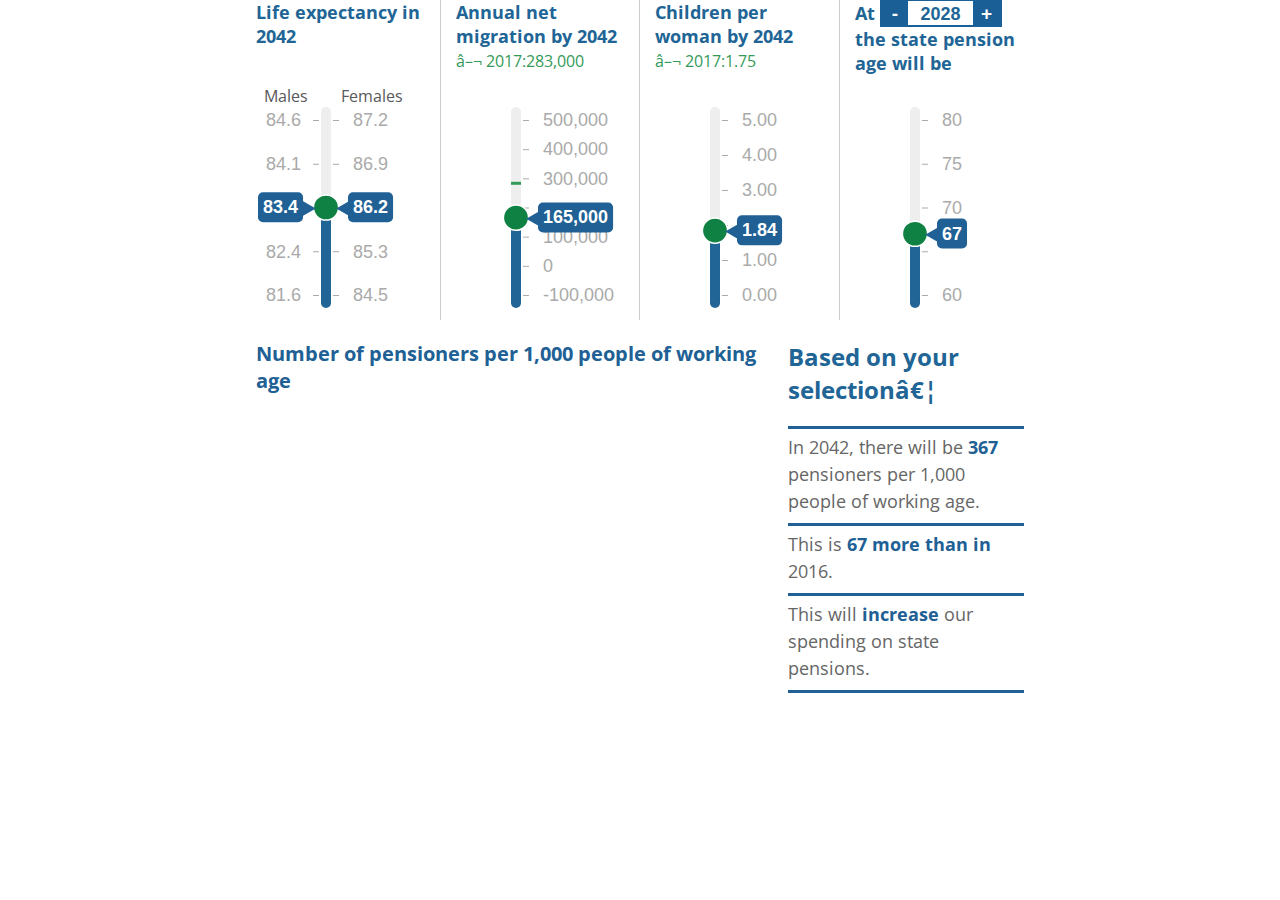
==== line/index.html @ 10b9cf97 "typo" ====
<!DOCTYPE html>
<html lang="en">

<head>
    <!-- Google Tag Manager -->
    <script>(function(w,d,s,l,i){w[l]=w[l]||[];w[l].push({'gtm.start':
    new Date().getTime(),event:'gtm.js'});var f=d.getElementsByTagName(s)[0],
    j=d.createElement(s),dl=l!='dataLayer'?'&l='+l:'';j.async=true;j.src=
    'https://www.googletagmanager.com/gtm.js?id='+i+dl;f.parentNode.insertBefore(j,f);
    })(window,document,'script','dataLayer','GTM-MBCBVQS');</script>
    <!-- End Google Tag Manager -->

    <!-- <meta name="viewport" content="width=device-width, initial-scale=1, shrink-to-fit=no"> -->
    <link href='https://fonts.googleapis.com/css?family=Open+Sans:400,700' rel='stylesheet' type='text/css'>
    <title>Old Age Dependency Calculator</title>

    <meta name="description" content="Interactive calculator to show what factors affect the ratio of pensioners to people of working age">
    <!-- <meta http-equiv="X-UA-Compatible" content="IE=edge" /> -->
    <meta name="viewport" content="width=device-width, initial-scale=1, minimum-scale=1, maximum-scale=1, user-scalable=no, shrink-to-fit=no" />
    <!-- <meta http-equiv="content-type" content="text/html; charset=utf-8" /> -->

    <link rel="stylesheet" href="../lib/globalStyle.css" />
    <link rel="stylesheet" href="bootstrap-grid.css"/>
    <!-- <link rel="stylesheet" href="https://stackpath.bootstrapcdn.com/bootstrap/4.1.3/css/bootstrap.min.css" integrity="sha384-MCw98/SFnGE8fJT3GXwEOngsV7Zt27NXFoaoApmYm81iuXoPkFOJwJ8ERdknLPMO" crossorigin="anonymous"> -->
    <link rel="stylesheet" href="https://use.fontawesome.com/releases/v5.8.1/css/all.css" integrity="sha384-50oBUHEmvpQ+1lW4y57PTFmhCaXp0ML5d60M1M7uH2+nqUivzIebhndOJK28anvf" crossorigin="anonymous">


    <style>
      body{
        font-family: 'Open Sans', helvetica, arial, sans-serif;
      }
      .line{
        shape-rendering:"crispEdges";
      }
      svg{overflow: visible;}
      h2{
        font-size: 30px;
        line-height:40px;
        font-weight: 700;
        margin:40px 0 0 0;
        padding:3px 0 5px 0
      }
      p{
        /* line-height: 24px; */
        font-size: 18px;
        margin:0;
        padding: 0;
      }
      input{
        border: none;
        border-radius: 0;
        /* border: 2px solid #1b5f97; */
        font-size: 18px;
        /* line-height: 27px; */
        width:55px;
        /* margin:16px 0;
        padding: 6px 0 0 0;
        width:60px;*/
        text-align: center;
      }

      input:focus{
        outline:3px solid #FFA23A;
        z-index: 1;
        outline-offset: -2px;
      }

      input[type="number"]::-webkit-outer-spin-button, input[type="number"]::-webkit-inner-spin-button {
          -webkit-appearance: none;
          margin: 0;
      }

      input[type="number"]{
          -moz-appearance: textfield;
      }
      .slider text{
        font-size: 18px;
      }

      .axis text{
        font-size: 18px;
      }
      #legend{
        margin-bottom: 10px;
      }
      .parameter-value path{
        fill:#0F8243;
        stroke:white;
        stroke-width:1.5px;
      }
      .parameter-value path:focus{
        fill:#0F8243;
        stroke:orange;
        stroke-width:3px;
      }
      .bold{
        font-weight: 700;
        color: #206595;
        /* font-size:20px; */
      }


    /* Button */

    .btn--primary {
    background-color: #206095 !important;
    }
    .btn {
        position: relative;
        padding: 10px 15px;
        margin: 0 0 20px;
        line-height: normal;
        color: #fff;
        font-size: 1.3em !important;
        border-radius: 0px;
        display: inline-block;
        text-rendering: optimizeLegibility;
        transition: background-color .2s ease-in, color .2s ease-in;
    }
    .btn--primary {
        background-color: #0F8243;
        color: #fff;
    }
    .btn {
        font-family: "Open Sans",Helvetica,Arial,sans-serif;
        font-weight: 400;
        font-size: 14px;
        display: inline-block;
        width: auto;
        cursor: pointer;
        padding: 6px 16px 10px 16px;
        border: 0 none;
        text-align: center;
        -webkit-appearance: none;
        transition: background-color 0.25s ease-out;
        text-decoration: none;
        line-height: 24px;
    }
    .btn {
        display: inline-block;
        padding: 6px 12px;
        margin-bottom: 0;
        font-size: 14px;
        font-weight: 400;
        line-height: 1.42857143;
        text-align: center;
        white-space: nowrap;
        vertical-align: middle;
        -ms-touch-action: manipulation;
        touch-action: manipulation;
        cursor: pointer;
        -webkit-user-select: none;
        -moz-user-select: none;
        -ms-user-select: none;
        user-select: none;
        background-image: none;
        border: 1px solid transparent;
        border-radius: 4px;
    }
    button {
        cursor: pointer;
    }

    .btn--previous::before {
      font-family: "Font Awesome 5 Free";
      font-weight: 900;
      content: "\f053";
      margin-right: 10px;
    }

    .btn--next{
      float:right;
    }
    .btn--next::after {
        font-family: "Font Awesome 5 Free";
        font-weight: 900;
        content: "\f054";
        margin-left: 10px;
    }

    button#minus.minus, button#plus.plus {
    width: 1.4em;
    height: 1.4em;
    background-color: #1b5f97;
    color: #fff;
    border: 2px solid #1b5f97;
    box-sizing: border-box;
    font-size: 19px;
    text-align: center;
    cursor: pointer;
    font-weight: bold;
    }

    .borderbox {
    border: 2px solid #1b5f97;
    /* padding-top:5px; */
    /* padding-bottom: 1px; */
    /*padding-left: 0px;
    padding-right: 0px;
    display: flex;
    align-items: center;
    max-width: 160px;
    float: none;*/
    }
    button:focus {
      outline: 3px solid #f93;
    }

    .error_message {
      padding: 8px;
      border: solid 3px #206095;
    }
    .error_title {
        font-weight: bold;
        font-size: 1.2em;
        padding: 0;
        margin-top: 0;
    }

    .error_text{
      font-weight: 400;
    }

    /* Tooltip */
    .fas {
      color: #206095;
      /* font-size: 2em;  */
    }

    /* #tooltip {
      background: #206095;
      color: #fff;
      font-family: 'Open Sans';
      font-weight:400;
      border: 0px solid black;
      border-radius: 5px;
      padding: 5px;
      width: 150px;
      text-align:center;
      pointer-events: none;
    }

    #tooltip::after {
        content: " ";
        position: absolute;
        bottom: 100%;
        left: 50%;
        margin-left: -18px;
        border-width: 5px;
        border-style: solid;
        border-color: transparent transparent #206095 transparent;
      }

      .tooltipleft::after {
          left: 26px !important;
      }

      .tooltipright::after {
          left: 155px !important;
      } */

    div.results_box h3{
      padding-bottom: 20px;
      font-size: 24px;
      border-bottom: 3px solid #206095;
    }

    div.results_text--outline p{
      line-height: 1.5em;
      border-bottom: 3px solid #206095;
      padding-bottom: 8px;
      padding-top: 5px;
    }

    #boxtext1,#boxtext2,#boxtext3,#boxtext4,#boxtext5{
      color:#206095;
      font-weight:700;
    }
    .green{
      color:#339a59;
      font-weight: 400;
      font-size: 16px;
    }

    #keypoints {
      margin-bottom: 50px;
    }

    /* .col-md-3{
      max-width:
    } */
    @media (min-width: 700px){
      .title{
         height:70px;
      }

      .slider-col{
        border-right: 1px solid #ccc;
      }
    }

    @media (max-width:699px){
      .title{
        padding-bottom: 10px;
      }
    }
    #counter{
      margin-bottom:10px;
    }

    #graphHeader {
      font-size: 20px;
      font-weight: 700;
      color:#206095;
      padding-bottom: 14px;
    }

    input
    {
        background: transparent;
        border: none;
    }

    .container-fluid.full-width {
    padding-left: 0;
    padding-right: 0;
    overflow-x: hidden;
    overflow-y:hidden;
    }

    /* tippy styling */
    .tippy-tooltip.ons-theme {
      background-color: #206095;
      color: white;
    }

    .tippy-tooltip.ons-theme[data-animatefill] {
      background-color: transparent;
    }

    .tippy-tooltip.ons-theme .tippy-backdrop {
      background-color: #206095;
    }
    .tippy-tooltip.ons-theme[x-placement^='top'] .tippy-arrow {
      border-top-color: #206095;
    }
    .tippy-tooltip.ons-theme[x-placement^='bottom'] .tippy-arrow {
      border-bottom-color: #206095;
    }
    .tippy-tooltip.ons-theme[x-placement^='left'] .tippy-arrow {
      border-left-color: #206095;
    }
    .tippy-tooltip.ons-theme[x-placement^='right'] .tippy-arrow {
      border-right-color: #206095;
    }
    .tippy-tooltip.ons-theme .tippy-roundarrow {
      fill: #206095;
    }
    </style>
</head>


<body>
  <!-- Google Tag Manager (noscript) -->
  <noscript><iframe src="https://www.googletagmanager.com/ns.html?id=GTM-MBCBVQS"
  height="0" width="0" style="display:none;visibility:hidden"></iframe></noscript>
  <!-- End Google Tag Manager (noscript) -->

  <div style="max-width:768px;margin:auto;">
    <div id="counter" class="bold d-md-none d-block"><span id="counternum">1</span>/4</div>
      <div id="sliders" class="container-fluid full-width" style="margin-bottom:20px">
        <div class="row">
          <div id="column0" class="col col-12 col-md-3 slider-col">
            <div class="container">
              <div class="row">
                <div class="col-12 title"><p class='bold'>Life expectancy in 2042 <span data-tippy-content="Period life expectancy at birth" class="fas fa-info-circle test" id="icon1"></span><br/></p></div>
                <div class="col-12"><div id="slider-mortality"></div></div>
              </div>
            </div>
          </div>

          <div id="column1" class="container col col-12 col-md-3 slider-col">
            <div class="row no-gutters">
              <div class="col-md-12 title"><p class='bold'>Annual net migration by 2042 <span data-tippy-content="The difference between the number of immigrants and the number of emigrants" class="fas fa-info-circle test" id="icon2"></span><br/><span class="green">▬ 2017:283,000</span></p></div>
              <div class="col-md-12"><div id="slider-simple"></div></div>
            </div>
          </div>

          <div id="column2" class="container col col-12 col-md-3 slider-col">
            <div class="row no-gutters">
              <div class="col-md-12 title"><p class='bold' >Children per woman by 2042 <span data-tippy-content="The average numer of children per woman during her lifetime." class="fas fa-info-circle test" id="icon3"></span><br/><span class="green">▬ 2017:1.75</span></p></div>
              <div class="col-md-12"><div id="slider-women"></div></div>
            </div>
          </div>

          <div id="column3" class="container col col-12 col-md-3">
            <div class="row no-gutters">
              <div class="col-md-12 title"><p class='bold'>At
                    <span class="borderbox"><span><button type="button" id="minus" class="minus">-</button></span>
                    <span style="text-align: center;"><input class="bold" id="year" type="number" value="2028" max="2042" min="2017"></span>
                    <span><button type="button" id="plus" class="plus">+</button></span></span>
                 the state pension age will be</p></div>
              <div class="col-md-12"><div id="slider-pension"></div></div>
            </div>
          </div>

        </div>
      </div>
  <!-- Next Prev buttons -->
  <div class="container-fluid full-width d-md-none d-block">
    <div class="row">
      <div id="previous" class="col-3 "><button class="btn btn-group__btn btn--primary btn--green btn--previous">Previous</button></div>
      <div id="next" class="col-3 offset-6"><button class="btn btn-group__btn btn--primary btn--green btn--next">Next</button></div>
    </div>
  </div>

  <!-- Results block -->
      <div class="container-fluid full-width" style="margin-top:20px;">
        <div class="row">
          <div class="col-md-8 order-2 order-md-1">
            <div id="graphHeader">Number of pensioners per 1,000 people of working age</div>
            <div id="graphic">
            	<!-- <img src="fallback.png" alt="[Chart]" /> -->
             </div>
          </div>
          <div class="col-md-4 order-1 order-md-2">
            <div id="keypoints">
              <div class="results_box results_box--outline">
                 <h3 class="bold">Based on your selection…</h3>
                 <div class="results_text--outline">
                   <p class="error_text">In 2042, there will be <span id="boxtext1">367</span> pensioners per 1,000 people of working age.
                   </p>

                   <p class="error_text">This is <span id='boxtext4'>67</span> <span id='boxtext5'>more than in</span> 2016.
                   </p>
                   <p class="error_text">This will <span id="boxtext2">increase</span> our spending on state pensions.
                   </p>
                 </div>
               </div>
            </div>
          </div>

        </div>
      </div>

      <div id="tooltip" display="none" style="position: absolute; opacity: 0;"></div>
   </div>


   <input id="mortalityHidden" max=4 min=0 type="hidden" value=2>
   <input id="migrationHidden" max=500000 min=-100000 type="hidden" value=165000>
   <input id="fertilityHidden" max=5 min=0 type="hidden" value="1.84">
   <input id="yearHidden" type="hidden" value="2028">
   <input id="pensionHidden" max=80 min=60 type="hidden" value="67">
   <input id="buttonCounter" type="hidden" value="0">

    <script src="unfetch.js"></script>
    <script src="https://cdn.ons.gov.uk/vendor/jquery/2.1.4/jquery.min.js"></script>
    <script src="https://stackpath.bootstrapcdn.com/bootstrap/3.4.1/js/bootstrap.min.js" integrity="sha384-aJ21OjlMXNL5UyIl/XNwTMqvzeRMZH2w8c5cRVpzpU8Y5bApTppSuUkhZXN0VxHd" crossorigin="anonymous"></script>

    <script src="d3.v5.min.js"></script>
    <script src="lodash.min.js"></script>
    <script src="bluebird.min.js"></script>

    <!-- tooltip -->
    <script src="popper.min.js"></script>
    <script src="tippy.min.js"></script>

    <script src="d3-simple-slider.js"></script>
 		<script src="../lib/modernizr.svg.min.js" type="text/javascript"></script>
 		<script src="../lib/pym.js" type="text/javascript"></script>


   <script>

    width=document.body.clientWidth
    sliderwidth=parseInt(d3.select("#sliders").style("width"))
		var graphic = d3.select('#graphic');
		var keypoints = d3.select('#keypoints');
		var footer = d3.select(".footer");
		var pymChild = null;

    //reset hidden inputs
    document.getElementById('mortalityHidden').value=2
    document.getElementById('migrationHidden').value=165000
    document.getElementById('fertilityHidden').value=1.84
    document.getElementById('yearHidden').value=2028
    document.getElementById('pensionHidden').value=67
    document.getElementById('buttonCounter').value=0

    //start tooltips
    tippy.setDefaults({
      animation:'fade',
      arrow:true,
      a11y:true,
      maxWidth:175,
      theme:'ons',
    })

    tippy('#icon1')
    tippy('#icon2')
    tippy('#icon3')

    //next previous buttons
    d3.select("#next").on('click',function(){
      var currentbutton = +document.getElementById('buttonCounter').value
      d3.select("#column"+currentbutton).style("display","none")
      var newbutton = currentbutton+1;
      if(newbutton==4){newbutton=0}
      document.getElementById('buttonCounter').value=newbutton
      d3.select("#counternum").html(newbutton+1)
      d3.select("#column"+newbutton).style("display","block")
      pymChild.sendHeight();
      dataLayer.push({
        'event':'buttonClicked',
        'selected':'next'
      })
    })

    d3.select("#previous").on('click',function(){
      var currentbutton = +document.getElementById('buttonCounter').value
      d3.select("#column"+currentbutton).style("display","none")
      var newbutton = currentbutton-1;
      if(newbutton==-1){newbutton=3}
      document.getElementById('buttonCounter').value=newbutton
      d3.select("#counternum").html(newbutton+1)
      d3.select("#column"+newbutton).style("display","block")
      pymChild.sendHeight();
      dataLayer.push({
        'event':'buttonClicked',
        'selected':'previous'
      })
    })

    // //tooltip
    //  d3.select('#icon1')
    //   .data([{"tooltipText":"Lorem ipsum dolor sit amet, consectetur adipiscing elit. Donec mollis nulla purus. Etiam aliquam sit amet dolor vel ullamcorper. ","id":"icon1"}])
    //   .on('mouseover',function(d){showTooltip(d)})
    //   .on('mouseout',function(d){hideTooltip(d)})
    //
    //   d3.select('#icon2')
    //    .data([{"tooltipText":"Sed euismod urna non tristique euismod. Quisque auctor dui arcu, sit amet porta dui ornare sit amet. ","id":"icon2"}])
    //    .on('mouseover',function(d){showTooltip(d)})
    //    .on('mouseout',function(d){hideTooltip(d)})
    //
    //    d3.select('#icon3')
    //     .data([{"tooltipText":"Donec at maximus turpis, in sagittis enim. Curabitur maximus rhoncus hendrerit. Fusce suscipit sit amet mauris nec vehicula.","id":"icon3"}])
    //     .on('mouseover',function(d){showTooltip(d)})
    //     .on('mouseout',function(d){hideTooltip(d)})
    //
    //   function showTooltip(d){
    //     var boundingRect=document.getElementById(d.id).getBoundingClientRect()
    //     if(boundingRect.x>width/2){
    //       d3.select("#tooltip")
    //         .classed("tooltipright",true)
    //         .classed("tooltipleft",false)
    //         .style("left", (boundingRect.x-135+2)+"px")
    //         .style("top", (boundingRect.y+25)+"px")
    //         .text(d.tooltipText)
    //         .transition()
    //         .duration(300)
    //         .style("opacity","1");
    //     }else{
    //       d3.select("#tooltip")
    //         .classed("tooltipright",false)
    //         .classed("tooltipleft",true)
    //         .style("left", (boundingRect.x-2)+"px")
    //         .style("top", (boundingRect.y+25)+"px")
    //         .text(d.tooltipText)
    //         .transition()
    //         .duration(300)
    //         .style("opacity","1");
    //     }
    //   }
    //
    //   function hideTooltip(){
    //     d3.select("#tooltip")
    //     .transition()
    //     .duration(300)
    //     .style("opacity","0");
    //
    //     window.setTimeout(function(){d3.select("#tooltip")
    //     .style("left","")
    //     .style("right","")},301)
    //   }

     //stuff for the tally
     document.getElementById("plus").addEventListener("click", function() {
       var typenumber = document.getElementById("year").value
       if(typenumber+1<=document.getElementById("year").max){
         document.getElementById("year").value = +typenumber + 1;
         document.getElementById("yearHidden").value = +typenumber + 1;
         d3.select("#year").on('change')()
       }
       dataLayer.push({
         'event':'buttonClicked',
         'selected':'plus'
       })
      })
      document.getElementById("minus").addEventListener("click", function() {
       if (document.getElementById("year").value > 0) {
         var typenumber = document.getElementById("year").value
         if(typenumber-1>=document.getElementById("year").min){
           document.getElementById("year").value = +typenumber - 1;
           document.getElementById("yearHidden").value = +typenumber - 1;
           d3.select("#year").on('change')()
         }
       }
       dataLayer.push({
         'event':'buttonClicked',
         'selected':'minus'
       })
      })


    if(width>699){
      var sliderSimple = d3
        .sliderRight()
        .min(-100000)
        .max(500000)
        .height(175)
        .tickFormat(d3.format(',.0f'))
        .ticks(5)
        .step(1000)
        .default(165000)
        .startingText("")
        .startingValue(283000)
        .handle(
          d3.symbol()
            .type(d3.symbolCircle)
            .size(500)
        )
        .fill("#206595")
        .on('onchange', _.throttle(function(val){
        //   d3.select("#value-simple").on('change')() //call the change event https://stackoverflow.com/questions/32610092/why-isnt-the-checkbox-change-event-triggered-when-i-do-it-programatically-in-d3
        //
        var svg = d3.select('#graphic').select('svg')
        document.getElementById('migrationHidden').value=val;

        slidervalues=getSliderValues()
        var newOADR=runthemodel(malemortality,femalemortality,malemigration,femalemigration,fertility,malepopulation,femalepopulation,slidervalues[0],slidervalues[1],slidervalues[2],slidervalues[3])

        d3.select('#graphic path.line')
            .attr('stroke-dasharray','5 5')
            .style("stroke", "grey")

        updateText(newOADR)

        dataLayer.push({
          'event':'buttonClicked',
          'selected':'migration'
        })

        }),100);

      var gSimple = d3
        .select('div#slider-simple')
        .append('svg')
        .attr('height', 245)
        .append('g')
        .attr('transform', 'translate(60,50)');

      gSimple.call(sliderSimple);

      //women sliders
      var sliderWomen = d3
        .sliderRight()
        .min(0)
        .max(5)
        .height(175)
        .tickFormat(d3.format(',.2f'))
        .ticks(5)
        .step(0.01)
        .default(1.84)
        .startingText("")
        .startingValue(1.75)
        .handle(
          d3.symbol()
            .type(d3.symbolCircle)
            .size(500)
        )
        .fill("#206595")
        .on('onchange', _.throttle(function(val){
        //   d3.select("#value-women").on('change')()
        var svg = d3.select('#graphic').select('svg')
        document.getElementById('fertilityHidden').value=val;

        slidervalues=getSliderValues()

        var newOADR=runthemodel(malemortality,femalemortality,malemigration,femalemigration,fertility,malepopulation,femalepopulation,slidervalues[0],slidervalues[1],slidervalues[2],slidervalues[3])

        svg.select('.line')
            .attr('stroke-dasharray','5 5')
            .style("stroke", "grey")

        updateText(newOADR)

        dataLayer.push({
          'event':'buttonClicked',
          'selected':'fertility'
        })

        }),100);

      var gSimple2 = d3
        .select('div#slider-women')
        .append('svg')
        .attr('height', 245)
        .append('g')
        .attr('transform', 'translate(60,50)');

      gSimple2.call(sliderWomen);


      //pension slider
      var sliderPension = d3
        .sliderRight()
        .min(60)
        .max(80)
        .height(175)
        .tickFormat(d3.format(',.0f'))
        .ticks(5)
        .step(1)
        .default(67)
        .startingText("")
        .handle(
          d3.symbol()
            .type(d3.symbolCircle)
            .size(500)
        )
        .fill("#206595")
        .on('onchange', _.throttle(function(val){
        //  d3.select("#value-pension").on('change')()
          var svg = d3.select('#graphic').select('svg')
          document.getElementById('pensionHidden').value=val;

          slidervalues=getSliderValues()

          var newOADR=runthemodel(malemortality,femalemortality,malemigration,femalemigration,fertility,malepopulation,femalepopulation,slidervalues[0],slidervalues[1],slidervalues[2],slidervalues[3])

          svg.select('.line')
              .attr('stroke-dasharray','5 5')
              .style("stroke", "grey")

          updateText(newOADR)

          dataLayer.push({
            'event':'buttonClicked',
            'selected':'pension'
          })
        }),100);

      var gSimple3 = d3
        .select('div#slider-pension')
        .append('svg')
        .attr('height', 245)
        .append('g')
        .attr('transform', 'translate(60,50)');

      gSimple3.call(sliderPension);

      //mortality sliders
      ticks=["low","medium low","principal","medium high","high"]
      ticksLeft=["81.6","82.4","83.4","84.1","84.6"]
      ticksRight=["84.5","85.3","86.2","86.9","87.2"]

      var sliderMortality = d3
          .sliderLeftRight()
          .max(4)
          .min(0)
          .height(175)
          .tickFormat(function(d,i){return ticksRight[i]})
          .ticks(5)
          .step(1)
          .default(2)
          .startingText("")
          .handle(
            d3.symbol()
              .type(d3.symbolCircle)
              .size(500)
          )
          .fill("#206595")
          .on('onchange', _.throttle(function(val){
            var svg = d3.select('#graphic').select('svg')
            document.getElementById('mortalityHidden').value=val;

            dataLayer.push({
              'event':'buttonClicked',
              'selected':'mortality'
            })

            //change text in bubbles
            d3.select('div#slider-mortality').select(".parameter-value").select('text').text(ticksRight[sliderMortality.value()])
            d3.select('div#slider-mortality').select(".parameter-value").select('#textLeft').text(ticksLeft[sliderMortality.value()])

            slidervalues=getSliderValues()
              if(slidervalues[4]!=mortalityprofile){
                //load new mortality profiles
                  malemortality=malemortalitydata[slidervalues[4].replace(/\s/g,'')]
                  femalemortality=femalemortalitydata[slidervalues[4].replace(/\s/g,'')]

                  //do some reformatting of the data
                  malemortality.forEach(function(d,i){
                    for(var column in malemortality[0]){
                      malemortality[i][column]=+malemortality[i][column]
                    }
                  })

                  femalemortality.forEach(function(d,i){
                    for(var column in femalemortality[0]){
                      femalemortality[i][column]=+femalemortality[i][column]
                    }
                  })

                  var newOADR=runthemodel(malemortality,femalemortality,malemigration,femalemigration,fertility,malepopulation,femalepopulation,slidervalues[0],slidervalues[1],slidervalues[2],slidervalues[3])

                  svg.select('.line')
                      .attr('stroke-dasharray','5 5')
                      .style("stroke", "grey")

                  updateText(newOADR)

                  mortalityprofile=slidervalues[4]

              }else{
                //just use the existing mortality profiles
                var newOADR=runthemodel(malemortality,femalemortality,malemigration,femalemigration,fertility,malepopulation,femalepopulation,slidervalues[0],slidervalues[1],slidervalues[2],slidervalues[3])

                svg.select('.line')
                    .attr('stroke-dasharray','5 5')
                    .style("stroke", "grey")

                updateText(newOADR)

                //set the mortalityprofile
                mortalityprofile=slidervalues[4]
              }
          }),100);

      var gSimple4 = d3
        .select('div#slider-mortality')
        .append('svg')
        .attr('height', 245)
        .append('g')
        .attr('transform', 'translate(70,50)');

      gSimple4.call(sliderMortality);

      //male & female labels
      gSimple4.append('text').text("Males").attr("x",-18).attr("y",-18).attr('text-anchor','end').attr('fill','#58595B')
      gSimple4.append('text').text("Females").attr("x",15).attr("y",-18).attr('text-anchor','start').attr('fill','#58595B')

      //custom ticks for the left
      d3.select('div#slider-mortality').select('.axis').selectAll('.tick text').attr('text-anchor','start')
      d3.select('div#slider-mortality').select('.axis2').selectAll('.tick text')
      .attr('font-size',18)
      .attr('fill',"#aaa")
      .attr('x',-18)
      .text(function(d,i){return ticksLeft[i]})

      d3.select('div#slider-mortality').select('.axis2').selectAll('.tick line')
      .attr('stroke',"#aaa")

      //bubble for the right
      var textRight=d3.select('div#slider-mortality').select(".parameter-value").select('text').text(ticksRight[sliderMortality.value()])
      bbox=d3.select('div#slider-mortality').select(".parameter-value").select('text').node().getBBox();
      d3.select('div#slider-mortality').select(".parameter-value").select('rect')
      .attr("x", bbox.x - 5)
      .attr("y", bbox.y - 5)
      .attr("ry",5)
      .attr("width", bbox.width + (5*2))
      .attr("height", bbox.height + (5*2))
      .style("fill", "#206095");

      //bubble for the left
      d3.select('div#slider-mortality').select(".parameter-value").append('rect')
      .attr('id','rectLeft')
      .attr("x", bbox.x - 5-90)
      .attr("y", bbox.y - 5)
      .attr("ry",5)
      .attr("width", bbox.width + (5*2))
      .attr("height", bbox.height + (5*2))
      .style("fill", "#206095");

      d3.select('div#slider-mortality').select(".parameter-value").append('text')
      .attr('id','textLeft')
      .text(ticksLeft[sliderMortality.value()])
      .attr('font-weight',700)
      .style('fill','white')
      .attr('y',textRight.attr('y'))
      .attr('x',textRight.attr('x')-90)
      .attr('dy',textRight.attr('dy'))

      //
      //
      //
      // end of desktop sliders
      //
      //
      //
    }else{
      //
      //
      //
      // mobile sliders
      //
      //
      //

      var sliderSimple = d3
        .sliderBottom()
        .min(-100000)
        .max(500000)
        .width(width-80)
        .tickFormat(d3.format(',.0f'))
        .ticks(5)
        .step(1000)
        .default(165000)
        .startingText("")
        .startingValue(283000)
        .handle(
          d3.symbol()
            .type(d3.symbolCircle)
            .size(500)
        )
        .fill("#206595")
        .on('onchange', _.throttle(function(val){
        var svg = d3.select('#graphic').select('svg')
        document.getElementById('migrationHidden').value=val;

        slidervalues=getSliderValues()

        var newOADR=runthemodel(malemortality,femalemortality,malemigration,femalemigration,fertility,malepopulation,femalepopulation,slidervalues[0],slidervalues[1],slidervalues[2],slidervalues[3])

        d3.select('#graphic path.line')
            .attr('stroke-dasharray','5 5')
            .style("stroke", "grey")

        updateText(newOADR)
        dataLayer.push({
          'event':'buttonClicked',
          'selected':'migration'
        })
      }),300);

      var gSimple = d3
        .select('div#slider-simple')
        .append('svg')
        .attr('height', 110)
        .attr('width',width)
        .append('g')
        .attr('transform', 'translate(35,40)');

      if(width<500){sliderSimple.ticks(3)}

      gSimple.call(sliderSimple);

      //women sliders
      var sliderWomen = d3
        .sliderBottom()
        .min(0)
        .max(5)
        .width(width-80)
        .tickFormat(d3.format(',.2f'))
        .ticks(5)
        .step(0.01)
        .default(1.84)
        .startingText("")
        .startingValue("1.75")
        .handle(
          d3.symbol()
            .type(d3.symbolCircle)
            .size(500)
        )
        .fill("#206595")
        .on('onchange', _.throttle(function(val){
        //   d3.select("#value-women").on('change')()
        var svg = d3.select('#graphic').select('svg')
        document.getElementById('fertilityHidden').value=val;

        slidervalues=getSliderValues()

        var newOADR=runthemodel(malemortality,femalemortality,malemigration,femalemigration,fertility,malepopulation,femalepopulation,slidervalues[0],slidervalues[1],slidervalues[2],slidervalues[3])

        svg.select('.line')
            .attr('stroke-dasharray','5 5')
            .style("stroke", "grey")

        updateText(newOADR)
        dataLayer.push({
          'event':'buttonClicked',
          'selected':'fertility'
        })
      }),300);

      var gSimple2 = d3
        .select('div#slider-women')
        .append('svg')
        .attr('height', 100)
        .attr('width',width)
        .append('g')
        .attr('transform', 'translate(35,40)');

      gSimple2.call(sliderWomen);


      //pension slider
      var sliderPension = d3
        .sliderBottom()
        .min(60)
        .max(80)
        .width(width-80)
        .tickFormat(d3.format(',.0f'))
        .ticks(5)
        .step(1)
        .default(67)
        .startingText("")
        .handle(
          d3.symbol()
            .type(d3.symbolCircle)
            .size(500)
        )
        .fill("#206595")
        .on('onchange', _.throttle(function(val){
        //  d3.select("#value-pension").on('change')()
          var svg = d3.select('#graphic').select('svg')
          document.getElementById('pensionHidden').value=val;

          slidervalues=getSliderValues()

          var newOADR=runthemodel(malemortality,femalemortality,malemigration,femalemigration,fertility,malepopulation,femalepopulation,slidervalues[0],slidervalues[1],slidervalues[2],slidervalues[3])

          svg.select('.line')
              .attr('stroke-dasharray','5 5')
              .style("stroke", "grey")

          updateText(newOADR)
          dataLayer.push({
            'event':'buttonClicked',
            'selected':'pension'
          })
        }),300);

      var gSimple3 = d3
        .select('div#slider-pension')
        .append('svg')
        .attr('height', 100)
        .attr('width',width)
        .append('g')
        .attr('transform', 'translate(35,40)');

      gSimple3.call(sliderPension);

      //mortality sliders
      ticks=["low","medium low","principal","medium high","high"]
      ticksLeft=["81.6","82.4","83.4","84.1","84.6"]
      ticksRight=["84.5","85.3","86.2","86.9","87.2"]

      var sliderMortality = d3
          .sliderTopBottom()
          .max(4)
          .min(0)
          .width(width-80)
          .tickFormat(function(d,i){return ticksRight[i]})
          .ticks(5)
          .step(1)
          .default(2)
          .startingText("")
          .handle(
            d3.symbol()
              .type(d3.symbolCircle)
              .size(500)
          )
          .fill("#206595")
          .on('onchange', _.throttle(function(val){
            var svg = d3.select('#graphic').select('svg')
            document.getElementById('mortalityHidden').value=val;

            dataLayer.push({
              'event':'buttonClicked',
              'selected':'mortality'
            })

            //change text in bubbles
            d3.select('div#slider-mortality').select(".parameter-value").select('text').text(ticksRight[sliderMortality.value()])
            d3.select('div#slider-mortality').select(".parameter-value").select('#textLeft').text(ticksLeft[sliderMortality.value()])

            slidervalues=getSliderValues()
              if(slidervalues[4]!=mortalityprofile){
                //load new mortality profiles
                  malemortality=malemortalitydata[slidervalues[4].replace(/\s/g,'')]
                  femalemortality=femalemortalitydata[slidervalues[4].replace(/\s/g,'')]

                  //do some reformatting of the data
                  malemortality.forEach(function(d,i){
                    for(var column in malemortality[0]){
                      malemortality[i][column]=+malemortality[i][column]
                    }
                  })

                  femalemortality.forEach(function(d,i){
                    for(var column in femalemortality[0]){
                      femalemortality[i][column]=+femalemortality[i][column]
                    }
                  })

                  var newOADR=runthemodel(malemortality,femalemortality,malemigration,femalemigration,fertility,malepopulation,femalepopulation,slidervalues[0],slidervalues[1],slidervalues[2],slidervalues[3])

                  svg.select('.line')
                      .attr('stroke-dasharray','5 5')
                      .style("stroke", "grey")

                  svg.select('.newline').transition().ease(d3.easeCubic).duration(500)
                      .attr('d', line(newOADR))

                  svg.select('#endcircle').transition().ease(d3.easeCubic).duration(500)
                    .attr('cy',y(newOADR[newOADR.length-1].oadr))

                  updateText(newOADR)

                  mortalityprofile=slidervalues[4]

              }else{
                //just use the existing mortality profiles
                var newOADR=runthemodel(malemortality,femalemortality,malemigration,femalemigration,fertility,malepopulation,femalepopulation,slidervalues[0],slidervalues[1],slidervalues[2],slidervalues[3])

                svg.select('.line')
                    .attr('stroke-dasharray','5 5')
                    .style("stroke", "grey")

                svg.select('.newline').transition().ease(d3.easeCubic).duration(500)
                    .attr('d', line(newOADR))

                svg.select('#endcircle').transition().ease(d3.easeCubic).duration(500)
                  .attr('cy',y(newOADR[newOADR.length-1].oadr))

                updateText(newOADR)

                //set the mortalityprofile
                mortalityprofile=slidervalues[4]
              }
          }),300);

      var gSimple4 = d3
        .select('div#slider-mortality')
        .append('svg')
        .attr('width',width)
        .attr('height', 120)
        .append('g')
        .attr('transform', 'translate(35,50)');

      gSimple4.call(sliderMortality);

      //male & female labels
      gSimple4.append('text').text("Females").attr("x",-16).attr("y",-15).attr('text-anchor','start').attr('fill','#58595B')
      gSimple4.append('text').text("Males").attr("x",-16).attr("y",22).attr('text-anchor','start').attr('fill','#58595B')

      //custom ticks for the left/bottom
      d3.select('div#slider-mortality').select('.axis').selectAll('.tick text').attr('text-anchor','middle')

      d3.select('div#slider-mortality').select('.axis').selectAll('.tick text').attr('y','-30')

      d3.select('div#slider-mortality').select('.parameter-value').select('text').attr('y',-36)


      d3.select('div#slider-mortality').select('.axis2').selectAll('.tick text')
      .attr('font-size',18)
      .attr('fill',"#aaa")
      .attr('y',+36)
      .attr('text-anchor','middle')
      .text(function(d,i){return ticksLeft[i]})

      d3.select('div#slider-mortality').select('.axis2').selectAll('line').attr('y2','18')

      d3.select('div#slider-mortality').select('.axis2').selectAll('.tick line')
      .attr('stroke',"#aaa")

      //bubble for the right/top
      var textRight=d3.select('div#slider-mortality').select(".parameter-value").select('text').text(ticksRight[sliderMortality.value()])
      bbox=d3.select('div#slider-mortality').select(".parameter-value").select('text').node().getBBox();
      d3.select('div#slider-mortality').select(".parameter-value").select('rect')
      .attr("x", bbox.x - 5)
      .attr("y", bbox.y - 5)
      .attr("ry",5)
      .attr("width", bbox.width + (5*2))
      .attr("height", bbox.height + (5*2))
      .style("fill", "#206095");

      //bubble for the left
      d3.select('div#slider-mortality').select(".parameter-value").append('rect')
      .attr('id','rectLeft')
      .attr("x", bbox.x - 5)
      .attr("y", + 22)
      .attr("ry",5)
      .attr("width", bbox.width + (5*2))
      .attr("height", bbox.height + (5*2))
      .style("fill", "#206095");

      d3.select('div#slider-mortality').select(".parameter-value").append('text')
      .attr('id','textLeft')
      .text(ticksLeft[sliderMortality.value()])
      .attr('font-weight',700)
      .style('fill','white')
      .attr('y',36)
      .attr('x',textRight.attr('x'))
      .attr('dy',textRight.attr('dy'))

      //now hide all but one of the sliders
      document.getElementById('buttonCounter').value=0;
      d3.select("#column3").style("display","none")
      d3.select("#column2").style("display","none")
      d3.select("#column1").style("display","none")

    }//end else mobile

    //select all handles and give them separate ids
    d3.selectAll(".handle").attr("id",function(d,i){return 'handle'+i})

    //
    //
    // Keyboard accessible sliders
    //
    //

    //mortality
    d3.select('body').on('keydown',function(){
      if(document.getElementById("handle0")===document.activeElement){//if handle is focussed
        var max = document.getElementById('mortalityHidden').max
        var min = document.getElementById('mortalityHidden').min

        if (d3.event.key=='ArrowLeft') {
          if(+document.getElementById('mortalityHidden').value-1 > min-1) {
            sliderMortality.value(+document.getElementById('mortalityHidden').value-1)
          }
        }

        if (d3.event.key=='ArrowUp') {
          d3.event.preventDefault();
          if(+document.getElementById('mortalityHidden').value+1 < max+1){
            sliderMortality.value(+document.getElementById('mortalityHidden').value+1)
          }
        }
        if (d3.event.key=='ArrowRight') {
          if(+document.getElementById('mortalityHidden').value+1 < max+1){
            sliderMortality.value(+document.getElementById('mortalityHidden').value+1)
          }
        }
        if (d3.event.key=='ArrowDown') {
          d3.event.preventDefault();
          if(+document.getElementById('mortalityHidden').value-1 > min-1){
            sliderMortality.value(+document.getElementById('mortalityHidden').value-1)
          }
        }
        if (d3.event.key=='PageDown') {
          d3.event.preventDefault();
          if(+document.getElementById('mortalityHidden').value-1 > min-1){
            sliderMortality.value(+document.getElementById('mortalityHidden').value-1)
          }
        }
        if (d3.event.key=='PageUp') {
          d3.event.preventDefault();
          if(+document.getElementById('mortalityHidden').value+1 < max+1){
            sliderMortality.value(+document.getElementById('mortalityHidden').value+1)
          }
        }
        if (d3.event.key=='Home') {
          d3.event.preventDefault();
          sliderMortality.value(min)
        }
        if (d3.event.key=='End') {
          d3.event.preventDefault();
          sliderMortality.value(max)
        }
      }

      //migration keyboard accessible
      if(document.getElementById("handle1")===document.activeElement){//if handle is focussed
        var max = document.getElementById('migrationHidden').max
        var min = document.getElementById('migrationHidden').min

        if (d3.event.key=='ArrowLeft') {
          if(+document.getElementById('migrationHidden').value-1 > min-1) {
            sliderSimple.value(+document.getElementById('migrationHidden').value-5000)
          }
        }
        if (d3.event.key=='ArrowUp') {
          d3.event.preventDefault();
          if(+document.getElementById('migrationHidden').value+1 < max+1){
            sliderSimple.value(+document.getElementById('migrationHidden').value+5000)
          }
        }
        if (d3.event.key=='ArrowRight') {
          if(+document.getElementById('migrationHidden').value+1 < max+1){
            sliderSimple.value(+document.getElementById('migrationHidden').value+5000)
          }
        }
        if (d3.event.key=='ArrowDown') {
          d3.event.preventDefault();
          if(+document.getElementById('migrationHidden').value-1 > min-1){
            sliderSimple.value(+document.getElementById('migrationHidden').value-5000)
          }
        }
        if (d3.event.key=='PageDown') {
          d3.event.preventDefault();
          if(+document.getElementById('migrationHidden').value-1 > min-1){
            sliderSimple.value(+document.getElementById('migrationHidden').value-50000)
          }
        }
        if (d3.event.key=='PageUp') {
          d3.event.preventDefault();
          if(+document.getElementById('migrationHidden').value+1 < max+1){
            sliderSimple.value(+document.getElementById('migrationHidden').value+50000)
          }
        }
        if (d3.event.key=='Home') {
          d3.event.preventDefault();
          sliderSimple.value(min)
        }
        if (d3.event.key=='End') {
          d3.event.preventDefault();
          sliderSimple.value(max)
        }
      }

      //fertility keyboard accessible
      if(document.getElementById("handle2")===document.activeElement){//if handle is focussed
        var max = document.getElementById('fertilityHidden').max
        var min = document.getElementById('fertilityHidden').min

        if (d3.event.key=='ArrowLeft') {
          if(+document.getElementById('fertilityHidden').value-1 > min-1) {
            sliderWomen.value(+document.getElementById('fertilityHidden').value-0.01)
          }
        }

        if (d3.event.key=='ArrowUp') {
          d3.event.preventDefault();
          if(+document.getElementById('fertilityHidden').value+1 < max+1){
            sliderWomen.value(+document.getElementById('fertilityHidden').value+0.01)
          }
        }
        if (d3.event.key=='ArrowRight') {
          if(+document.getElementById('fertilityHidden').value+1 < max+1){
            sliderWomen.value(+document.getElementById('fertilityHidden').value+0.01)
          }
        }
        if (d3.event.key=='ArrowDown') {
          d3.event.preventDefault();
          if(+document.getElementById('fertilityHidden').value-1 > min-1){
            sliderWomen.value(+document.getElementById('fertilityHidden').value-0.01)
          }
        }
        if (d3.event.key=='PageDown') {
          d3.event.preventDefault();
          if(+document.getElementById('fertilityHidden').value-1 > min-1){
            sliderWomen.value(+document.getElementById('fertilityHidden').value-0.1)
          }
        }
        if (d3.event.key=='PageUp') {
          d3.event.preventDefault();
          if(+document.getElementById('fertilityHidden').value+1 < max+1){
            sliderWomen.value(+document.getElementById('fertilityHidden').value+0.1)
          }
        }
        if (d3.event.key=='Home') {
          d3.event.preventDefault();
          sliderWomen.value(min)
        }
        if (d3.event.key=='End') {
          d3.event.preventDefault();
          sliderWomen.value(max)
        }
      }


      //pension keyboard accessible
      if(document.getElementById("handle3")===document.activeElement){//if handle is focussed
        var max = document.getElementById('pensionHidden').max
        var min = document.getElementById('pensionHidden').min

        if (d3.event.key=='ArrowLeft') {
          if(+document.getElementById('pensionHidden').value-1 > min-1) {
            sliderPension.value(+document.getElementById('pensionHidden').value-1)
          }
        }

        if (d3.event.key=='ArrowUp') {
          d3.event.preventDefault();
          if(+document.getElementById('pensionHidden').value+1 < max+1){
            sliderPension.value(+document.getElementById('pensionHidden').value+1)
          }
        }
        if (d3.event.key=='ArrowRight') {
          if(+document.getElementById('pensionHidden').value+1 < max+1){
            sliderPension.value(+document.getElementById('pensionHidden').value+1)
          }
        }
        if (d3.event.key=='ArrowDown') {
          d3.event.preventDefault();
          if(+document.getElementById('pensionHidden').value-1 > min-1){
            sliderPension.value(+document.getElementById('pensionHidden').value-1)
          }
        }
        if (d3.event.key=='PageDown') {
          d3.event.preventDefault();
          if(+document.getElementById('pensionHidden').value-1 > min-1){
            sliderPension.value(+document.getElementById('pensionHidden').value-5)
          }
        }
        if (d3.event.key=='PageUp') {
          d3.event.preventDefault();
          if(+document.getElementById('pensionHidden').value+1 < max+1){
            sliderPension.value(+document.getElementById('pensionHidden').value+5)
          }
        }
        if (d3.event.key=='Home') {
          d3.event.preventDefault();
          sliderPension.value(min)
        }
        if (d3.event.key=='End') {
          d3.event.preventDefault();
          sliderPension.value(max)
        }
      }


    })






    function drawGraphic(){
      //adjust the sliders to match the width of the body
      // gSimple.call(sliderSimple)
      //
      // gSimple2.call(sliderWomen)
      //
      // gSimple3.call(sliderPension)
      //
      // gSimple4.call(sliderMortality)


      //load all the necessary csv files
      //using Promise.all fetches all the csvs at the same time then only return the promise once all the files have been retrieved.
      Promise.all([
        d3.csv("principal-male-mortality.csv"),
        d3.csv("principal-female-mortality.csv"),
        d3.csv("principal-male-migration.csv"),
        d3.csv("principal-female-migration.csv"),
        d3.csv("principal-fertility-rate.csv"),
        d3.csv("population-male.csv"),
        d3.csv("population-female.csv"),
        d3.csv("low-male-mortality.csv"),
        d3.csv("low-female-mortality.csv"),
        d3.csv("mediumlow-male-mortality.csv"),
        d3.csv("mediumlow-female-mortality.csv"),
        d3.csv("mediumhigh-male-mortality.csv"),
        d3.csv("mediumhigh-female-mortality.csv"),
        d3.csv("high-male-mortality.csv"),
        d3.csv("high-female-mortality.csv")
      ])
      .then(function(data){
        malemortalitydata={
          principal:data[0],
          low:data[7],
          mediumlow:data[9],
          mediumhigh:data[11],
          high:data[13]
        }

        femalemortalitydata={
          principal:data[1],
          low:data[8],
          mediumlow:data[10],
          mediumhigh:data[12],
          high:data[14]
        }

        // malemortality=data[0],
        // femalemortality=data[1]
        malemigration=data[2]
        femalemigration=data[3]
        fertility=data[4],
        malepopulation=data[5],
        femalepopulation=data[6]
        mortalityprofile="principal"

        malemortality=malemortalitydata[mortalityprofile]
        femalemortality=femalemortalitydata[mortalityprofile]

        //do some reformatting of the data
        malemortality.forEach(function(d,i){
          for(var column in malemortality[0]){
            malemortality[i][column]=+malemortality[i][column]
          }
        })

        femalemortality.forEach(function(d,i){
          for(var column in femalemortality[0]){
            femalemortality[i][column]=+femalemortality[i][column]
          }
        })

        malemigration.forEach(function(d){
          d["2017"]=+d["2017"]
        })
        femalemigration.forEach(function(d){
          d["2017"]=+d["2017"]
        })
        fertility.forEach(function(d){
          d["2017"]=+d["2017"]
        })

        malepopulation.forEach(function(d){
          d["mid-2016"]=+d["mid-2016"]
        })

        femalepopulation.forEach(function(d){
          d["mid-2016"]=+d["mid-2016"]
        })

        //array with all the years in it
        numberofyears=[]
        for(var column in malemortality[0]){
          if(column=="AGE") continue;
          numberofyears.push(+column)
        }
        // console.log("number of years",numberofyears)

        //array with all the ages for population in it
        populationAgeRange=[]
        malemortality.forEach(function(d){
          populationAgeRange.push(d.AGE)
        })
        // console.log("population age range",populationAgeRange)

        //array with all the ages for fertility
        birthAgeRange=[]
        fertility.forEach(function(d){
          birthAgeRange.push(d.AGE)
        })
        // console.log(birthAgeRange)

        //copy the age range for population but remove -1
        migrationAgeRange=_.clone(populationAgeRange)
        migrationAgeRange.shift()
        // console.log("migrationAgeRange",migrationAgeRange)

        //total up migration
        sumMaleMigration=malemigration.reduce(function(sum,step){return sum+step["2017"]},0)
        sumFemaleMigration=femalemigration.reduce(function(sum,step){return sum+step["2017"]},0)

        totalMigration=sumMaleMigration+sumFemaleMigration
      })
      .then(function(){

        d3.selectAll('input').on("change",function(){
        //   // console.log("input changing")
        //
        //   // Promise.all([d3.csv("principal-male-migration.csv"),d3.csv("principal-female-migration.csv")])
        //   // .then(function(data){
        //   //   console.log(data)
        //   // })
        //   // .then(function(){
        //   //   console.log("rerun the model")
        //   //   console.log("update the line")
        //   // })
        //
          slidervalues=getSliderValues()
          if(slidervalues[4]!=mortalityprofile){
            //load new mortality profiles
              malemortality=malemortalitydata[slidervalues[4].replace(/\s/g,'')]
              femalemortality=femalemortalitydata[slidervalues[4].replace(/\s/g,'')]

              //do some reformatting of the data
              malemortality.forEach(function(d,i){
                for(var column in malemortality[0]){
                  malemortality[i][column]=+malemortality[i][column]
                }
              })

              femalemortality.forEach(function(d,i){
                for(var column in femalemortality[0]){
                  femalemortality[i][column]=+femalemortality[i][column]
                }
              })

              var newOADR=runthemodel(malemortality,femalemortality,malemigration,femalemigration,fertility,malepopulation,femalepopulation,slidervalues[0],slidervalues[1],slidervalues[2],slidervalues[3])

              svg.select('.line')
                  .attr('stroke-dasharray','5 5')
                  .style("stroke", "grey")

              svg.select('.newline')
                  .attr('d', line(newOADR))

              mortalityprofile=slidervalues[4]

          }else{
            //just use the existing mortality profiles
            var newOADR=runthemodel(malemortality,femalemortality,malemigration,femalemigration,fertility,malepopulation,femalepopulation,slidervalues[0],slidervalues[1],slidervalues[2],slidervalues[3])

            svg.select('.line')
                .attr('stroke-dasharray','5 5')
                .style("stroke", "grey")

            svg.select('.newline')
                .attr('d', line(newOADR))
            //set the mortalityprofile
            mortalityprofile=slidervalues[4]
          }
        })//end of on change

        slidervalues=getSliderValues();

        // console.log("run the model")
        var OADR=runthemodel(malemortality,femalemortality,malemigration,femalemigration,fertility,malepopulation,femalepopulation,165000,1.84,2028,67)
        // console.log("draw the line")

        var margin = {	top: 	20,
             right: 	25,
             bottom: 20,
             left: 	40
           };
        var aspectRatio=[16,9]
        var mobileAspectRatio=[4,3]

        if(width<768){
          var chart_width = parseInt(graphic.style("width")) - margin.left - margin.right;
          var height = Math.ceil((chart_width * mobileAspectRatio[1]) / mobileAspectRatio[0]) - margin.top - margin.bottom;

        }else{
          var chart_width = parseInt(graphic.style("width")) - margin.left - margin.right;
          // var height = Math.ceil((chart_width * aspectRatio[1]) / aspectRatio[0]) - margin.top - margin.bottom;
          var height = parseInt(keypoints.style("height")) - margin.top - margin.bottom-40;
        }

        var x = d3.scaleTime()
               .range([0, chart_width]);

        y = d3.scaleLinear()
               .range([height, 0]);
        //
        x.domain(d3.extent(numberofyears,function(d){return d3.timeParse("%Y")(d)}));
        //
        var xAxis = d3.axisBottom(x).ticks(5)

        var yAxis = d3.axisLeft(y).ticks(5);
        //
        //gridlines
        var y_axis_grid = function() { return yAxis; }
        //
        //
        line = d3.line()
               .curve(d3.curveLinear)
               .x(function(d) { return x(d.year); })
               .y(function(d) { return y(d.oadr); });

        // y.domain(d3.extent(OldAgeDependencyRatio,function(d){return d.oadr}));
        y.domain([0,550])
        //
        //    //create svg for chart

        d3.select('#graphic').selectAll("*").remove()
        d3.select('#graphic').append('svg').append('g').attr('id',"legend")

        var svg = d3.select('#graphic').select('svg')
                    .attr("width", chart_width + margin.left + margin.right)
                    .attr("height", height + margin.top + margin.bottom )
                    .append("g")
                    .attr("transform", "translate(" + margin.left + "," + margin.top + ")");


       svg.append("rect")
         .style("fill", "#fff")
         .attr("width", chart_width)
         .attr("height", height);

         svg.append('g')
             .attr('class', 'x axis')
             .attr('transform','translate(0 '+height+')')
             .call(xAxis);

        svg.append('g')
              .attr('class', 'y axis')
              .call(yAxis);

         svg.append('g')
             .attr('class', 'y grid')
             .call(y_axis_grid()
                 .tickSize(-chart_width, 0, 0)
                 .tickFormat('')
             );

       //y axis label
          // svg.append("text")
          //  //.attr('class', 'unit')
          //  .attr('transform','translate(' + -margin.left + ',-17)') // " + eval(-margin.top + (lineNo+1)*20) + "
          //  .attr("font-size","18px")
          //  .attr("fill","#321213")
          //  .text("Number of pensioners per 1,000 people of working age");

      //create lines
       svg.append('g')
           .append('path')
           .attr('class', 'line')
           .style("stroke", "steelblue")
           .style("fill", 'none')
           .style("stroke-width", 3)
           .style("stroke-linecap", 'round')
           .style("stroke-linejoin", 'round')
           .attr('d', function(d) {
               return line(OADR);
           });

       svg.append('g')
           .append('path')
           .attr('class', 'newline')
           .style("stroke", "steelblue")
           .style("fill", 'none')
           .style("stroke-width", 3)
           .style("stroke-linecap", 'round')
           .style("stroke-linejoin", 'round')

           // console.log(OADR)

       svg.append('g')
        .append('circle')
        .attr('id','endcircle')
        .attr('cx',x(new Date("2042")))
        .attr('cy',y(OADR[OldAgeDependencyRatio.length-1].oadr))
        .attr('r',5)
        .attr('fill','#206095')

      createLegend()

      })//end initial promise





      //use pym to calculate chart dimensions
     if (pymChild) {
           pymChild.sendHeight();
     }

    }//ends draw graphic

    function getSliderValues(){
      var netmigration=+document.getElementById('migrationHidden').value
      var totalfertility=+document.getElementById('fertilityHidden').value
      var year=+document.getElementById('yearHidden').value
      var pensionage=+document.getElementById('pensionHidden').value
      var mortality=ticks[+document.getElementById('mortalityHidden').value]

      dataLayer.push({
					 'event': 'mapDropSelect',
					 'selected': netmigration+","+totalfertility+","+year+","+pensionage+","+mortality
			})
      return [netmigration,totalfertility,year,pensionage,mortality]
    }

    function runthemodel(malemortality,femalemortality,malemigration,femalemigration,fertility,malepopulation,femalepopulation,netMigrationTarget,totalFertilityTarget,customPensionYear,customPensionAge){

      //work out migration scale factors
      targetMigrationScale=netMigrationTarget/totalMigration
      migrationScaleFactors=numberofyears.map(function(d,i){
        return {year:d,msf:1-(i*(1-targetMigrationScale)/(numberofyears.length-1))}
      })

      //create the structure for the migration
      migration=[]
      numberofyears.forEach(function(d){
        migration.push({year:d,values:[]})
      })

      //for each year, work out the migration, which is migration*scale factor
      numberofyears.forEach(function(c){
        var array = migration.filter(function(d){
          return d.year==c
        }).map(function(e){
          return e["values"]
        })

      migrationAgeRange.forEach(function(d){
          array[0].push({
            "age":d,
            "male":Math.round(
              malemigration.filter(function(e){return e.AGE==d}).map(function(f){return f["2017"]})[0]*migrationScaleFactors.filter(function(d){return d.year==c}).map(function(d){return d.msf})[0]
            ),
            "female":Math.round(
              femalemigration.filter(function(e){return e.AGE==d}).map(function(f){return f["2017"]})[0]*migrationScaleFactors.filter(function(d){return d.year==c}).map(function(d){return d.msf})[0]
            )
          })
        })
      })//end of numberofyears.forEach

      //Calculate TFR
      totalFertilityRate=fertility.reduce(function(sum,step){return sum+step["2017"]},0)/1000

      //Work out fertility rates
      targetFertilityScale=totalFertilityTarget/totalFertilityRate
      fertilityScaleFactors=numberofyears.map(function(d,i){
        return {year:d,fsf:1-(i*(1-targetFertilityScale)/(numberofyears.length-1))}
      })

      //create the data structure for fertility
      birthrate=[]
      numberofyears.forEach(function(d){
        birthrate.push({year:d,values:[]})
      })

      //work out the birth rate for each age and each year with the fertility and scale factors
      numberofyears.forEach(function(c){
        var array = birthrate.filter(function(d){
          return d.year==c
        }).map(function(e){
          return e["values"]
        })[0]
        birthAgeRange.forEach(function(d){
          array.push({"age":d,
          "fertilityrate":fertility.filter(function(e){return e.AGE==d}).map(function(f){return f["2017"]})[0]*fertilityScaleFactors.filter(function(d){return d.year==c}).map(function(d){return d.fsf})[0]
          })
        })
      })//end numberofyears.forEach

      // console.log("birth rate", birthrate)

      //set up all the arrays to hold the different bits of data
      deaths=[]
      numberofyears.forEach(function(d){
        deaths.push({year:d,values:[]})
      })

      interimAgeRange=_.clone(migrationAgeRange)
      interimAgeRange.shift()
      // console.log("interim age range",interimAgeRange)

      interim=[]
      numberofyears.forEach(function(d){
        interim.push({year:d,values:[]})
      })

      babies=[]
      numberofyears.forEach(function(d){
        babies.push({year:d,values:[]})
      })

      population=[];

      //put the male and female population from the csv into our data format
      population.push({year:2016,values:[]})
      var fox = population.filter(function(e){return e.year==2016;}).map(function(e){return e.values})
      malepopulation.forEach(function(d){
        fox[0].push({
          age:+d.Age,
          male:d["mid-2016"],
          female:femalepopulation.filter(function(e){return e.Age==d.Age})
          .map(function(e){return e["mid-2016"]})[0]
        })
      })

      numberofyears.forEach(function(d){
        population.push({year:d,values:[]})
      })

      //     BIG      ///////////////////////////////////////////////////
      //     LOOP     ///////////////////////////////////////////////////
      //     HERE     ///////////////////////////////////////////////////
      //     !!!!     ///////////////////////////////////////////////////
      //     !!!!     ///////////////////////////////////////////////////
      numberofyears.forEach(function(a){

          // lets work out how many people died
          var cat=deaths.filter(function(d){return d.year==a})
          .map(function(e){
            return e["values"]
          })

          //use migration age range as it starts from 0-125, then work out neonatal deaths later
          migrationAgeRange.forEach(function(d){
            cat[0].push({
              "age":d,
               "male":
               Math.round(
                 (
                   population.filter(function(e){return e.year==a-1})
                   .map(function(e){return e.values})[0]
                   .filter(function(e){return e.age==d})
                   .map(function(e){return e.male})[0]
                   +migration.filter(function(e){return e.year==a})
                   .map(function(e){return e.values})[0]
                   .filter(function(e){return e.age==d})
                   .map(function(e){return e.male})[0]
                 )
                 *malemortality.filter(function(e){
                   return e.AGE==d
                 }).map(function(e){return e[a]})[0]
                 /100000
            ),
              "female":
              Math.round(
                (
                  population.filter(function(e){return e.year==a-1})
                  .map(function(e){return e.values})[0]
                  .filter(function(e){return e.age==d})
                  .map(function(e){return e.female})[0]
                  +migration.filter(function(e){return e.year==a})
                  .map(function(e){return e.values})[0]
                  .filter(function(e){return e.age==d})
                  .map(function(e){return e.female})[0]
                )
                *femalemortality.filter(function(e){
                  return e.AGE==d
                }).map(function(e){return e[a]})[0]
                /100000
              )
            })
          })

          // work out interim population
          var bee=interim.filter(function(d){
            return d.year==a
          }).map(function(e){
            return e["values"]
          })

          interimAgeRange.forEach(function(d){
              bee[0].push({"age":d,
              male:
              //males population
              population.filter(function(e){return e.year==a-1})
              .map(function(e){return e.values})[0]
              .filter(function(e){return e.age==d-1})
              .map(function(e){return e.male})[0]
              //minus deaths
              -
              deaths.filter(function(e){return e.year==a})
              .map(function(e){return e["values"].filter(function(f){return f.age==d-1})
              .map(function(f){return f.male})[0]})[0]
              //add in migration
              +
              Math.round(
                (
                  migration.filter(function(e){return e.year==a})
                  .map(function(e){return e.values})[0]
                  .filter(function(e){return e.age==d})
                  .map(function(e){return e.male})[0]
                  +
                  migration.filter(function(e){return e.year==a})
                  .map(function(e){return e.values})[0]
                  .filter(function(e){return e.age==d-1})
                  .map(function(e){return e.male})[0]
                )/2
              )  ,
              female:
              population.filter(function(e){return e.year==a-1})
              .map(function(e){return e.values})[0]
              .filter(function(e){return e.age==d-1})
              .map(function(e){return e.female})[0]
              //minus deaths
              -
              deaths.filter(function(e){return e.year==a})
              .map(function(e){return e["values"].filter(function(f){return f.age==d-1})
              .map(function(f){return f.female})[0]})[0]
              //add in migration
              +
              Math.round(
                (
                  migration.filter(function(e){return e.year==a})
                  .map(function(e){return e.values})[0]
                  .filter(function(e){return e.age==d})
                  .map(function(e){return e.female})[0]
                  +
                  migration.filter(function(e){return e.year==a})
                  .map(function(e){return e.values})[0]
                  .filter(function(e){return e.age==d-1})
                  .map(function(e){return e.female})[0]
                )/2
              )
              })
          })

          // work out how many babies were born
          var dogs = babies.filter(function(d){
            return d.year==a
          }).map(function(e){
            return e["values"]
          })

          birthAgeRange.forEach(function(d){
            dogs[0].push({
              "age":d,
              "births":
              Math.round(
                (
                  (
                    population.filter(function(e){return e.year==a-1})
                    .map(function(e){return e.values})[0]
                    .filter(function(e){return e.age==d})
                    .map(function(e){return e.female})[0]
                    +
                    interim.filter(function(e){return e.year==a})
                    .map(function(e){return e.values})[0]
                    .filter(function(e){return e.age==d})
                    .map(function(e){return e.female})[0]
                  )/2
                  *
                  birthrate
                  .filter(function(e){return e.year==a})
                  .map(function(e){return e.values})[0]
                  .filter(function(e){return e.age==d})
                  .map(function(e){return e.fertilityrate})[0]
                )/1000
              )
            })
          })

          //work out the total births
          var addTotalBirths=babies.filter(function(e){return e.year==a})

          addTotalBirths[0]["total"]=
            babies.filter(function(e){return e.year==a})
            .map(function(e){return e.values})[0]
            .reduce(function(sum,step){return sum+step.births},0)

          // and work how many were male and female
          addTotalBirths[0]["totalMale"]=Math.round(addTotalBirths[0]["total"]*0.51219512195122)

          addTotalBirths[0]["totalFemale"]=addTotalBirths[0]["total"]-addTotalBirths[0]["totalMale"]

          //work out premature deaths
          deaths.filter(function(e){return e.year==a})
          .map(function(e){return e.values})[0]
          .push(
            {
              age:"-1",
              male:
              Math.round(
                babies.filter(function(e){return e.year==a})
                .map(function(e){return e.totalMale})[0]
                *
                malemortality.filter(function(e){return e.AGE=="-1"})
                .map(function(e){return e[a]})[0]
                /100000
              )
              ,
              female:
              Math.round(
                babies.filter(function(e){return e.year==a})
                .map(function(e){return e.totalFemale})[0]
                *
                femalemortality.filter(function(e){return e.AGE=="-1"})
                .map(function(e){return e[a]})[0]
                /100000
              )
            }
          )

          // add it all together as one big thing
          var eagle=population.filter(function(e){return e.year==a})
          .map(function(e){return e.values})

          //do age 0 first
          eagle[0].push(
            {
              age:0,
              male:babies.filter(function(e){return e.year==a})
              .map(function(e){return e.totalMale})[0]
              -
              deaths.filter(function(e){return e.year==a})
              .map(function(e){return e.values})[0]
              .filter(function(e){return e.age=="-1"})
              .map(function(e){return e.male})[0]
              +
              migration.filter(function(e){return e.year==a})
              .map(function(e){return e.values})[0]
              .filter(function(e){return e.age==0})
              .map(function(e){return e.male})[0],

              female:babies.filter(function(e){return e.year==a})
              .map(function(e){return e.totalFemale})[0]
              -
              deaths.filter(function(e){return e.year==a})
              .map(function(e){return e.values})[0]
              .filter(function(e){return e.age=="-1"})
              .map(function(e){return e.female})[0]
              +
              migration.filter(function(e){return e.year==a})
              .map(function(e){return e.values})[0]
              .filter(function(e){return e.age==0})
              .map(function(e){return e.female})[0]
            }
          )

          //then for the rest of the ages
          interimAgeRange.forEach(function(d){
            eagle[0].push(
              { age:d,
                male:interim.filter(function(e){return e.year==a})
                .map(function(e){return e.values})[0]
                .filter(function(e){return e.age==d})
                .map(function(e){return e.male})[0],
                female:interim.filter(function(e){return e.year==a})
                .map(function(e){return e.values})[0]
                .filter(function(e){return e.age==d})
                .map(function(e){return e.female})[0]
              }
            )
          })

    })//end of massive numberofyears loop

    //work out pension age for each year
    pensionAge=[];

    pensionAge.push({year:2016,men:65,women:64})
    numberofyears.forEach(function(d){

      if(d<customPensionYear){
        var malePensionAge,femalePensionAge;

        if(d<2019){malePensionAge=65}else if(d>=2019&&d<2026){malePensionAge=66}else{malePensionAge=67}

        if(d==2016||d==2017){femalePensionAge=64}else if(d==2018){femalePensionAge=65}else if(d>2018&&d<2026){femalePensionAge=66}else{femalePensionAge=67}

        pensionAge.push({
          year:d,
          men:malePensionAge,
          women:femalePensionAge
        })
      }else{
        pensionAge.push({
          year:d,
          men:customPensionAge,
          women:customPensionAge
        })
      }
    })

    //work out how many pensioners and workers there were
    pensioners=[]
    numberofyears.forEach(function(d){
      pensioners.push({year:d,values:[]})
    })

    numberofyears.forEach(function(d){
      var fish=pensioners.filter(function(e){return e.year==d})
      .map(function(e){return e.values})

      var malepensionageforyear=pensionAge.filter(function(e){
        return e.year==d
      }).map(function(e){return e.men})[0]

      var femalepensionageforyear=pensionAge.filter(function(e){
        return e.year==d
      }).map(function(e){return e.women})[0]

      var populationforthisyear=population.filter(function(e){
        return e.year==d
      })[0].values


      //corrections for sliding pension start date
      if(d==2016){
        if(femalepensionageforyear==64){
          var femalecorrectionforthisyear=Math.round(populationforthisyear
          .filter(function(e){return e.age==(femalepensionageforyear-1)})[0].female*0.7644)
        }else{var femalecorrectionforthisyear=0}
      }
      else if(d==2017){
        if(femalepensionageforyear==64){
          var femalecorrectionforthisyear=Math.round(populationforthisyear
          .filter(function(e){return e.age==(femalepensionageforyear-1)})[0].female*0.0137)
        }else{var femalecorrectionforthisyear=0}
      }
      else if(d==2018){
        if(femalepensionageforyear==65){
          var femalecorrectionforthisyear=Math.round(populationforthisyear
          .filter(function(e){return e.age==(femalepensionageforyear-1)})[0].female*0.2658)
        }else{var femalecorrectionforthisyear=0}
      }
      else if(d==2019){
        if(femalepensionageforyear==66){
          var femalecorrectionforthisyear=Math.round(populationforthisyear
          .filter(function(e){return e.age==(femalepensionageforyear-1)})[0].female*0.60274)
        }else{var femalecorrectionforthisyear=0}
      }
      else if(d==2020){
        if(femalepensionageforyear==66){
          var femalecorrectionforthisyear=Math.round(populationforthisyear
          .filter(function(e){return e.age==(femalepensionageforyear-1)})[0].female*0.09863)
        }else{var femalecorrectionforthisyear=0}
      }else if(d==2026){
        if(femalepensionageforyear==67){
          var femalecorrectionforthisyear=Math.round(populationforthisyear
          .filter(function(e){return e.age==(femalepensionageforyear-1)})[0].female*0.84699)
        }else{var femalecorrectionforthisyear=0}
      }else if(d==2027){
        if(femalepensionageforyear==67){
          var femalecorrectionforthisyear=Math.round(populationforthisyear
          .filter(function(e){return e.age==(femalepensionageforyear-1)})[0].female*0.35068)
        }else{var femalecorrectionforthisyear=0}
      }
      else{var femalecorrectionforthisyear=0}


      if(d==2019){
        if(malepensionageforyear==66){
          var malecorrectionforthisyear=Math.round(populationforthisyear
          .filter(function(e){return e.age==(malepensionageforyear-1)})[0].male*0.60274)
        }else{var malecorrectionforthisyear=0}
      }else if(d==2020){
        if(malepensionageforyear==66){
          var malecorrectionforthisyear=Math.round(populationforthisyear
          .filter(function(e){return e.age==(malepensionageforyear-1)})[0].male*0.09863)
        }else{var malecorrectionforthisyear=0}
      }else if(d==2026){
        if(malepensionageforyear==67){
          var malecorrectionforthisyear=Math.round(populationforthisyear
          .filter(function(e){return e.age==(malepensionageforyear-1)})[0].male*0.84699)
        }else{var malecorrectionforthisyear=0}
      }else if(d==2027){
        if(malepensionageforyear==67){
          var malecorrectionforthisyear=Math.round(populationforthisyear
          .filter(function(e){return e.age==(malepensionageforyear-1)})[0].male*0.35068)
        }else{var malecorrectionforthisyear=0}
      }else{
        var malecorrectionforthisyear=0
      }



      fish[0].push({
            malepensioners:populationforthisyear
            .filter(function(e){
               return e.age>=malepensionageforyear
            })
            .reduce(function(sum,step){return sum=sum+step.male},0)+malecorrectionforthisyear
            ,
            femalepensioners:populationforthisyear
            .filter(function(e){
               return e.age>=femalepensionageforyear
            })
            .reduce(function(sum,step){return sum=sum+step.female},0)+femalecorrectionforthisyear

            ,
            maleworkers:populationforthisyear
            .filter(function(e){
              return e.age>=16&&e.age<malepensionageforyear
            })
            .reduce(function(sum,step){return sum=sum+step.male},0)-malecorrectionforthisyear
            ,
            femaleworkers:populationforthisyear
            .filter(function(e){
              return e.age>=16&&e.age<femalepensionageforyear
            })
            .reduce(function(sum,step){return sum=sum+step.female},0)-femalecorrectionforthisyear
        })
    })



    OldAgeDependencyRatio = []
    numberofyears.forEach(function(d){
      var thisyear=pensioners.filter(function(e){
        return e.year==d
      })[0].values[0]

      OldAgeDependencyRatio.push({
        year:d3.timeParse("%Y")(d),
        oadr:((thisyear.malepensioners+thisyear.femalepensioners)/(thisyear.maleworkers+thisyear.femaleworkers))*1000
      })
    })

    pymChild.sendHeight();
    return OldAgeDependencyRatio

  }//ends run the model

  function updateText(OADR){
    var svg=d3.select("#graphic")

    svg.select("path.newline").transition().ease(d3.easeCubic).duration(500)
      .attr("d",line(OADR))

    svg.select("#endcircle").transition().ease(d3.easeCubic).duration(500)
      .attr('cy',y(OADR[OADR.length-1].oadr))


    var OADRin2042=d3.format(".0f")(OADR[OADR.length-1].oadr)
    var selectBox=d3.select('#keypoints')
    selectBox.select('#boxtext1').html(OADRin2042)

    var changeAgainstProjections = OADRin2042-367
    selectBox.select('#boxtext2').html(Math.abs(changeAgainstProjections))

    // if(changeAgainstProjections>0){
    //   selectBox.select('#boxtext3').html('more than')
    // }else if(changeAgainstProjections<0){
    //   selectBox.select('#boxtext3').html('less than')
    // }else{
    //   selectBox.select('#boxtext2').html("")
    //   selectBox.select('#boxtext3').html('equal to')
    // }

    var changeAgainst2016 = OADRin2042-300
    selectBox.select('#boxtext4').html(Math.abs(changeAgainst2016))

    if(changeAgainst2016>0){
      selectBox.select('#boxtext5').html('more than in')
      selectBox.select('#boxtext2').html("increase")
    }else if(changeAgainst2016<0){
      selectBox.select('#boxtext5').html('less than in')
      selectBox.select('#boxtext2').html("decrease")
    }else{
      selectBox.select('#boxtext4').html("")
      selectBox.select('#boxtext5').html('equal to')
      selectBox.select('#boxtext2').html("maintain ")
    }
    dataLayer.push({
      'event': 'mapClickSelect',
      'selected': OADRin2042
    })

    pymChild.sendHeight();
  }//end function updateText(OADR)

function setupSliders(){
  //function to be called when switching desktop to mobile
}



function createLegend(){
  var prevX= 0;
  var prevY= 0;
  lineNo = 0;
  var lineNoOld = 0;
  var colours=["#206095","grey"]
  var legendLabels=["Your projection", "Our projection"]
  legendLabels.forEach(function(d,i) {
  var_group= d3.select("#legend").append("g")
  .attr("transform", "translate(0,-10)")
  var_group.append("line")
    .attr("class","rect" + i)
    .style("stroke", colours[i])
    .attr("x1", 0)
    .attr("x2",20)
    .attr("y1", 14)
    .attr("y2",14)
    .attr("stroke-width",3)
    .attr("stroke-dasharray",function(){if(i==1){return "5 5"}})
  var_group.append("text")
    .text(legendLabels[i])
    .attr("class","legend" + i)
    .attr("text-anchor", "start")
    .style("font-size", "18px")
    .style("fill", colours[i])
    .attr('y',15)
    .attr('x',0);
  d3.selectAll(".legend" + (i))
    .each(calcPosition);

    function calcPosition() {
      var BBox = this.getBBox()
      //prevY =BBox.width
      d3.select(".legend" + (i))
      .attr("y",function(d){
      if((prevX+BBox.width +50)>parseInt(graphic.style("width")) ){
      lineNoOld = lineNo;
      lineNo=lineNo + 1;
      prevX = 0;
      }
      return eval((lineNo*20) + 20);
      })
      .attr("x",function(d){ return prevX+25;})
      d3.select(".rect" + (i))
      .attr("y",function(d){
      if((prevX+BBox.width +50)>parseInt(graphic.style("width")) ){
      lineNoOld = lineNo;
      lineNo=lineNo + 1;
      prevX = 0;
      }
      return eval((lineNo*20)+5);
      })
      .attr("x1",function(d){ return prevX; })
      .attr("x2",function(d){ return prevX+20; })

      prevX = prevX + BBox.width +50
      }; // end function calcPosition()
  }); // end foreach
  pymChild.sendHeight();
}// end function createLegend()

	//check whether browser can cope with svg
		if (Modernizr.svg) {
			//use pym to create iframed chart dependent on specified variables
			pymChild = new pym.Child({ renderCallback: drawGraphic});
		} else {
			 //use pym to create iframe containing fallback image (which is set as default)
			 pymChild = new pym.Child();
			if (pymChild) {
		        pymChild.sendHeight();
		  }
		}
    </script>
</body>
</html>
---- lib/globalStyle.css ----
html, body, div, span, applet, object, iframe,
		h1, h2, h3, h4, h5, h6, p, blockquote, pre,
		a, abbr, acronym, address, big, cite, code,
		del, dfn, em, img, ins, kbd, q, s, samp,
		small, strike, strong, sub, sup, tt, var,
		b, u, i, center,
		dl, dt, dd, ol, ul, li,
		fieldset, form, label, legend,
		table, caption, tbody, tfoot, thead, tr, th, td,
		article, aside, canvas, details, embed,
		figure, figcaption, footer, header, hgroup,
		menu, nav, output, ruby, section, summary,
		time, mark, audio, video
		{
			margin: 0;
			padding: 0;
			border: 0;
			font-size: 100%;
			font: inherit;
			vertical-align: baseline;
		}



        html
		{
			-webkit-text-size-adjust: none; /* prevent font scaling in landscape */
		}



        body /* required */
		{
            font-family: 'Open Sans', sans-serif;
			font-weight:400;
			max-width:944px;
			margin: 0px auto;
        }



        a, /* required */
		a:link,
		a:visited
		{
            color: #4774CC;
            text-decoration: none;
        }



        a:hover, /* required */
		a:active
		{
			opacity: 0.7;
		}



        /*.footnotes p,*/
        .footer  /* required */
		{
            font-size: 14px;
            color: #808080;
			font-weight:100;
			padding-bottom:2px;
        }



        /* chart */
        #graphic /* required */
		{
            width: 100%;
        }



        #graphic:before, /* required */
        #graphic:after
		{
            content: " "; /* 1 */
            display: table; /* 2 */
        }



        #graphic:after /* required */
		{
			clear: both;
		}

		.svgRect{
			fill: white;
		}

		/* y-axis tick labels */
        #graphic .axis  /* required */
		{
            font-size: 12px;
            fill: #666;
        }


		/* x-axis baseline; not to be confused with centreline. Can consider overlaying this with #centreline */
        #graphic .axis path  /* required */
		{
            fill: none;
            stroke: #ccc;
            shape-rendering: crispEdges;
        }


		#graphic .axis line /* required */
		{
            fill: none;
            stroke: #ccc;
            shape-rendering: crispEdges;
        }

		/* y-axis line path */
        #graphic .axis.y path /* required */
		{
			display: none;
		}



		/* y-axis full width grid lines */
        #graphic .grid .tick line/* required */
		{
            stroke: #CCC;
            stroke-width: 1px;
            shape-rendering: crispEdges;
        }



		/* plotted graph line */
        #graphic .line /* required */
		{
            fill: none; /* must be 'none' */
            stroke-width: 3px;
			stroke-linecap:round;
			stroke-linejoin:round;
        }

        #graphic img /* required */
		{
            max-width: 100%;
            height: auto;
        }

			/* legend elements */
        #graphic .key /* required */
		{
            display: inline-block;
            margin: 0 0 1em 0;
            padding: 0;
            line-height: 15px;
        }


		/* legend elements */
        #graphic .key li/* required */
		{
            display: inline-block;
            margin: 0 18px 0 0;
            padding: 0;
            line-height: 15px;
        }



        /* legend coloured elements */
        #graphic .key b/* required */
		{
            display: inline-block;
            width: 35px;
            height: 15px;
            margin-right: 6px;
            float: left;
			background-color:none;
			margin-top:8px;
        }


		 #graphic .legendBlocks{ /* new for Cluster chart */
            width: 15px !important;
			margin-top:0px !important;
		}


		/* y-axis units label */
        #graphic .unit/* required */
		{
            font-size:12px;
            fill:#333333;
            text-align: left;
			width:130px;
			height:20px;
			display:block;
			float:none;
        }

		.annotext0, .annotext1, .annotext2, .annotext3 {
		    font-family: 'Open Sans', sans-serif;
			font-size: 12px;
			fill: #666;
			font-weight:500;
		}


     	.annocirc0, .annocirc1, .annocirc2, .annocirc3{
			stroke:#E66500;
			stroke-width:2px;
			fill: #E66500;
			display:inline;
		}

		#centreline /* required */
		{
			stroke:#666;
			stroke-width:3px;
		}



		/* y- and x-axis tick text */
		.domain/* required. BOTH MUST BE NONE */
		{
			fill:none;
			stroke:none;
		}


		.circles
		{
			float:left;
		}


		/* footnotes to graph */
		#keypoints/* required. */
		{
			margin-bottom:10px;
			color:#666;
			font-weight:700;
		}

		#keypoints p/* required. */
		{
			/* margin-bottom:0.6em; */
		}


		#downloadshare:hover {
			cursor:pointer;
			cursor:hand;
		}
		#embedShare:hover {
			cursor:pointer;
			cursor:hand;
		}
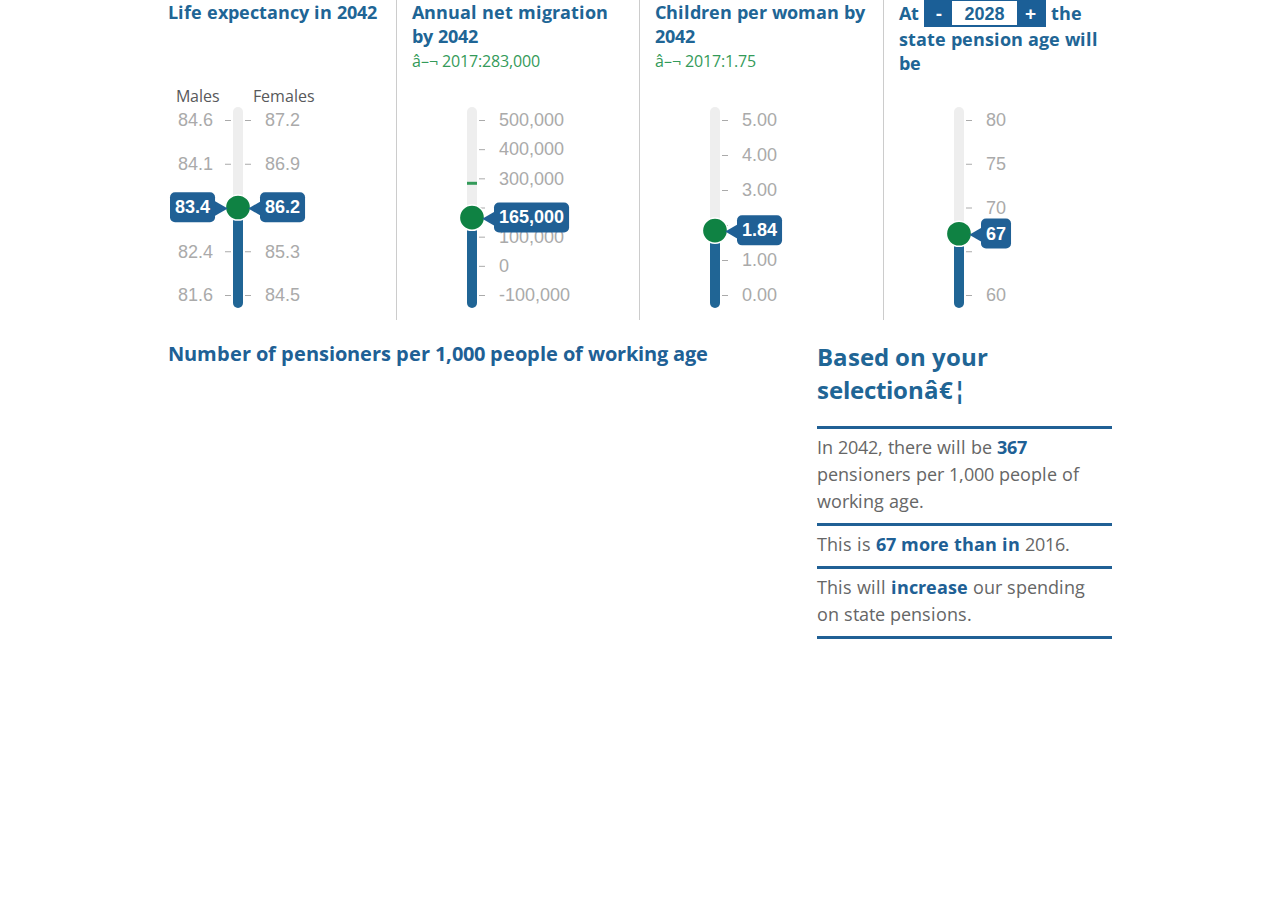
==== commit 5d76ccc1: "rearrange icon, yaxis unit for stacked" ====
--- a/line/index.html
+++ b/line/index.html
@@ -302,6 +302,10 @@
     @media (max-width:699px){
       .title{
         padding-bottom: 10px;
+        height:40px;
+      }
+      .slider-col,#column3{
+        height:130px;
       }
     }
     #counter{
@@ -366,7 +370,7 @@
   height="0" width="0" style="display:none;visibility:hidden"></iframe></noscript>
   <!-- End Google Tag Manager (noscript) -->
 
-  <div style="max-width:768px;margin:auto;">
+  <div style="max-width:944px;margin:auto;">
     <div id="counter" class="bold d-md-none d-block"><span id="counternum">1</span>/4</div>
       <div id="sliders" class="container-fluid full-width" style="margin-bottom:20px">
         <div class="row">
@@ -1147,7 +1151,7 @@
         .attr('width',width)
         .attr('height', 120)
         .append('g')
-        .attr('transform', 'translate(35,50)');
+        .attr('transform', 'translate(35,40)');
 
       gSimple4.call(sliderMortality);
 
@@ -1670,6 +1674,7 @@
                     .attr("width", chart_width + margin.left + margin.right)
                     .attr("height", height + margin.top + margin.bottom )
                     .append("g")
+                    .attr('id',"charty")
                     .attr("transform", "translate(" + margin.left + "," + margin.top + ")");
 
 
@@ -2374,18 +2379,35 @@
       lineNoOld = lineNo;
       lineNo=lineNo + 1;
       prevX = 0;
+
+      //move the chart down
+      svgheight=parseInt(d3.select('#graphic').select('svg').style('height'))
+      charttransform=d3.select('#graphic').select('#charty').attr('transform')
+      d3.select('#graphic').select('svg').attr('height',+svgheight+30)
+      d3.select('#graphic').select('#charty').attr('transform',charttransform.split(',')[0]+','+(+charttransform.split(',')[1].split(')')[0]+30)+')')
+
       }
       return eval((lineNo*20) + 20);
       })
       .attr("x",function(d){ return prevX+25;})
+
       d3.select(".rect" + (i))
-      .attr("y",function(d){
+      .attr("y1",function(d){
       if((prevX+BBox.width +50)>parseInt(graphic.style("width")) ){
       lineNoOld = lineNo;
       lineNo=lineNo + 1;
       prevX = 0;
       }
-      return eval((lineNo*20)+5);
+      return eval((lineNo*20)+14);
+      })
+      d3.select(".rect" + (i))
+      .attr("y2",function(d){
+      if((prevX+BBox.width +50)>parseInt(graphic.style("width")) ){
+      lineNoOld = lineNo;
+      lineNo=lineNo + 1;
+      prevX = 0;
+      }
+      return eval((lineNo*20)+14);
       })
       .attr("x1",function(d){ return prevX; })
       .attr("x2",function(d){ return prevX+20; })
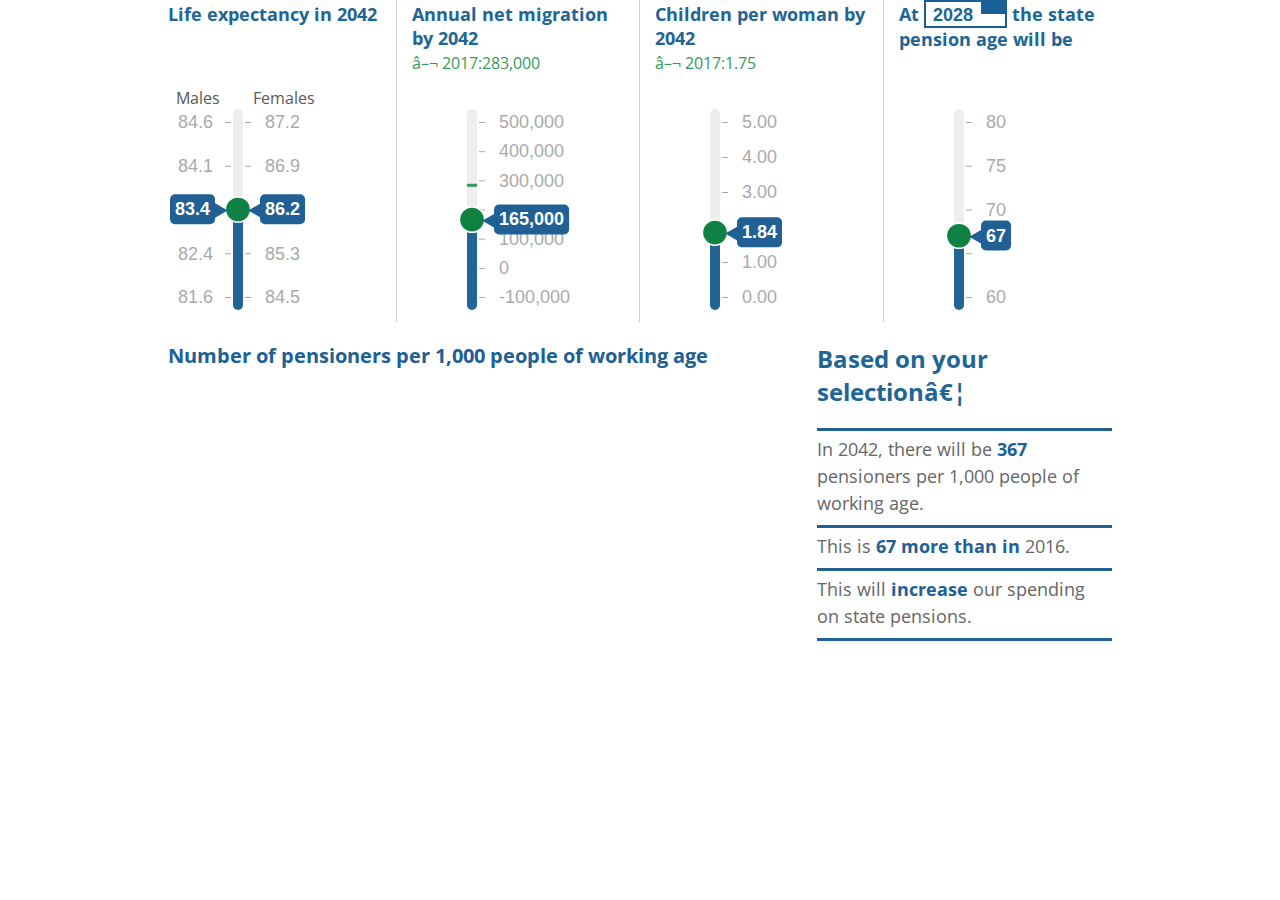
==== commit 85a98c0e: "change the tally" ====
--- a/line/index.html
+++ b/line/index.html
@@ -179,16 +179,18 @@
     }
 
     button#minus.minus, button#plus.plus {
-    width: 1.4em;
-    height: 1.4em;
+    width: 24px;
+    /* height: 1.4em; */
     background-color: #1b5f97;
     color: #fff;
     border: 2px solid #1b5f97;
     box-sizing: border-box;
-    font-size: 19px;
+    font-size: 9.0px;
     text-align: center;
     cursor: pointer;
     font-weight: bold;
+    display: block;
+    line-height: 50%;
     }
 
     .borderbox {
@@ -227,6 +229,9 @@
       /* font-size: 2em;  */
     }
 
+    .white{
+      color:white;
+    }
     /* #tooltip {
       background: #206095;
       color: #fff;
@@ -292,6 +297,7 @@
     @media (min-width: 700px){
       .title{
          height:70px;
+         margin-top:2px;
       }
 
       .slider-col{
@@ -303,6 +309,7 @@
       .title{
         padding-bottom: 10px;
         height:40px;
+        margin-top:2px;
       }
       .slider-col,#column3{
         height:130px;
@@ -400,10 +407,17 @@
           <div id="column3" class="container col col-12 col-md-3">
             <div class="row no-gutters">
               <div class="col-md-12 title"><p class='bold'>At
-                    <span class="borderbox"><span><button type="button" id="minus" class="minus">-</button></span>
-                    <span style="text-align: center;"><input class="bold" id="year" type="number" value="2028" max="2042" min="2017"></span>
-                    <span><button type="button" id="plus" class="plus">+</button></span></span>
-                 the state pension age will be</p></div>
+                    <span class="borderbox">
+                      <span style="display:inline-block; text-align: center;">
+                        <input class="bold" id="year" type="number" value="2028" max="2042" min="2017">
+                      </span
+                      ><span style="display:inline-block;vertical-align:top;">
+
+                        <button type="button" id="plus" class="plus"><i class="fas fa-caret-up white"></i></button>
+                        <button type="button" id="minus" class="minus"><i class="fas fa-caret-down white"></i></button>
+                      </span
+                      ></span>
+                    the state pension age will be</p></div>
               <div class="col-md-12"><div id="slider-pension"></div></div>
             </div>
           </div>
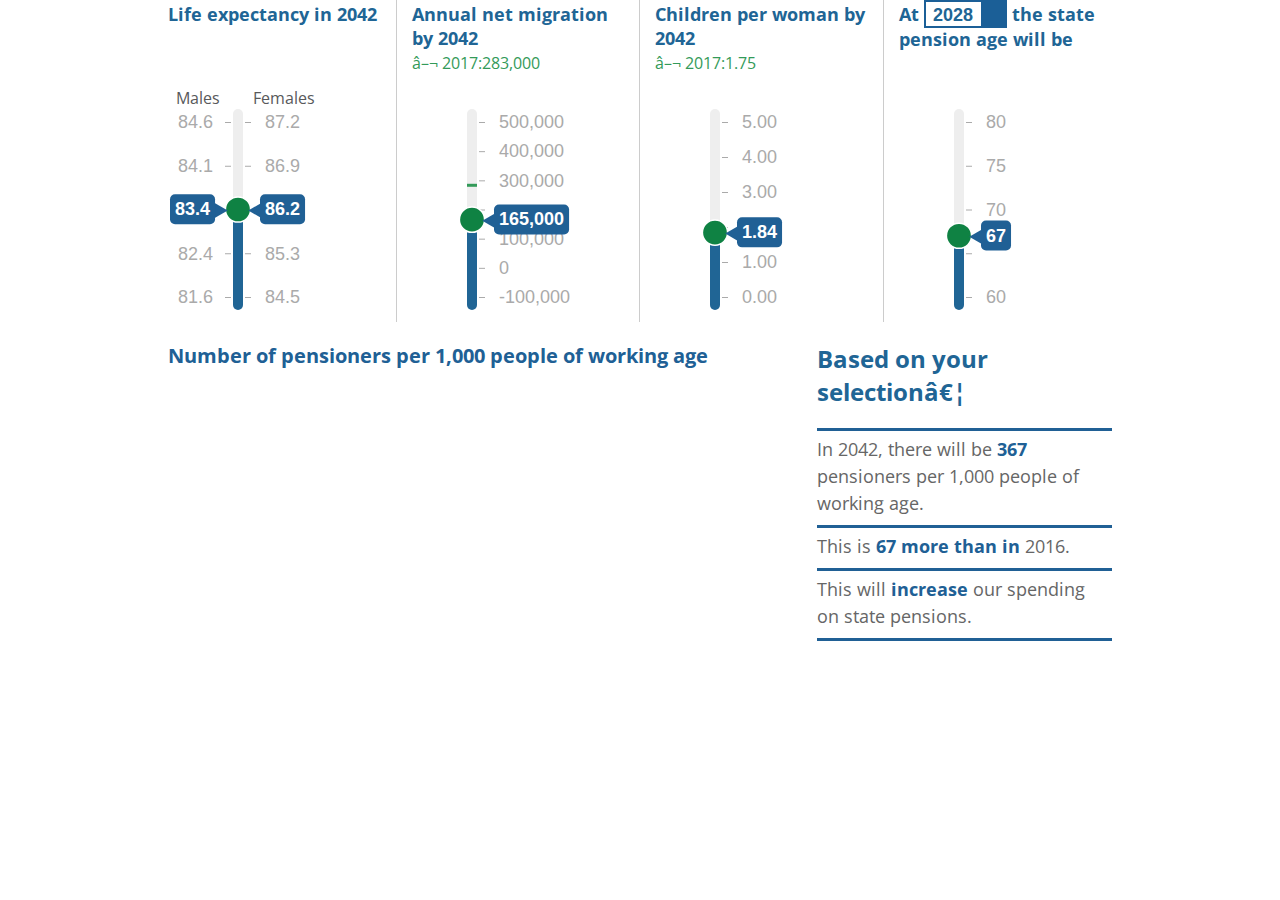
==== commit 6896ebd9: "Changes" ====
--- a/line/index.html
+++ b/line/index.html
@@ -180,7 +180,7 @@
 
     button#minus.minus, button#plus.plus {
     width: 24px;
-    /* height: 1.4em; */
+    height: 13px;
     background-color: #1b5f97;
     color: #fff;
     border: 2px solid #1b5f97;
@@ -413,7 +413,7 @@
                       </span
                       ><span style="display:inline-block;vertical-align:top;">
 
-                        <button type="button" id="plus" class="plus"><i class="fas fa-caret-up white"></i></button>
+                        <button style="margin-top:-2px;" type="button" id="plus" class="plus"><i class="fas fa-caret-up white"></i></button>
                         <button type="button" id="minus" class="minus"><i class="fas fa-caret-down white"></i></button>
                       </span
                       ></span>
@@ -505,6 +505,7 @@
     document.getElementById('yearHidden').value=2028
     document.getElementById('pensionHidden').value=67
     document.getElementById('buttonCounter').value=0
+    document.getElementById('year').value=2028
 
     //start tooltips
     tippy.setDefaults({
@@ -601,6 +602,15 @@
     //     .style("left","")
     //     .style("right","")},301)
     //   }
+
+      //if you change the input
+      document.getElementById("year").oninput = function(){
+        document.getElementById("yearHidden").value=+document.getElementById("year").value;
+        dataLayer.push({
+            'event':'buttonClicked',
+            'selected':'numberinput'
+          })
+      }
 
      //stuff for the tally
      document.getElementById("plus").addEventListener("click", function() {
@@ -2326,7 +2336,7 @@
     //   selectBox.select('#boxtext3').html('equal to')
     // }
 
-    var changeAgainst2016 = OADRin2042-300
+    var changeAgainst2016 = OADRin2042-305
     selectBox.select('#boxtext4').html(Math.abs(changeAgainst2016))
 
     if(changeAgainst2016>0){
